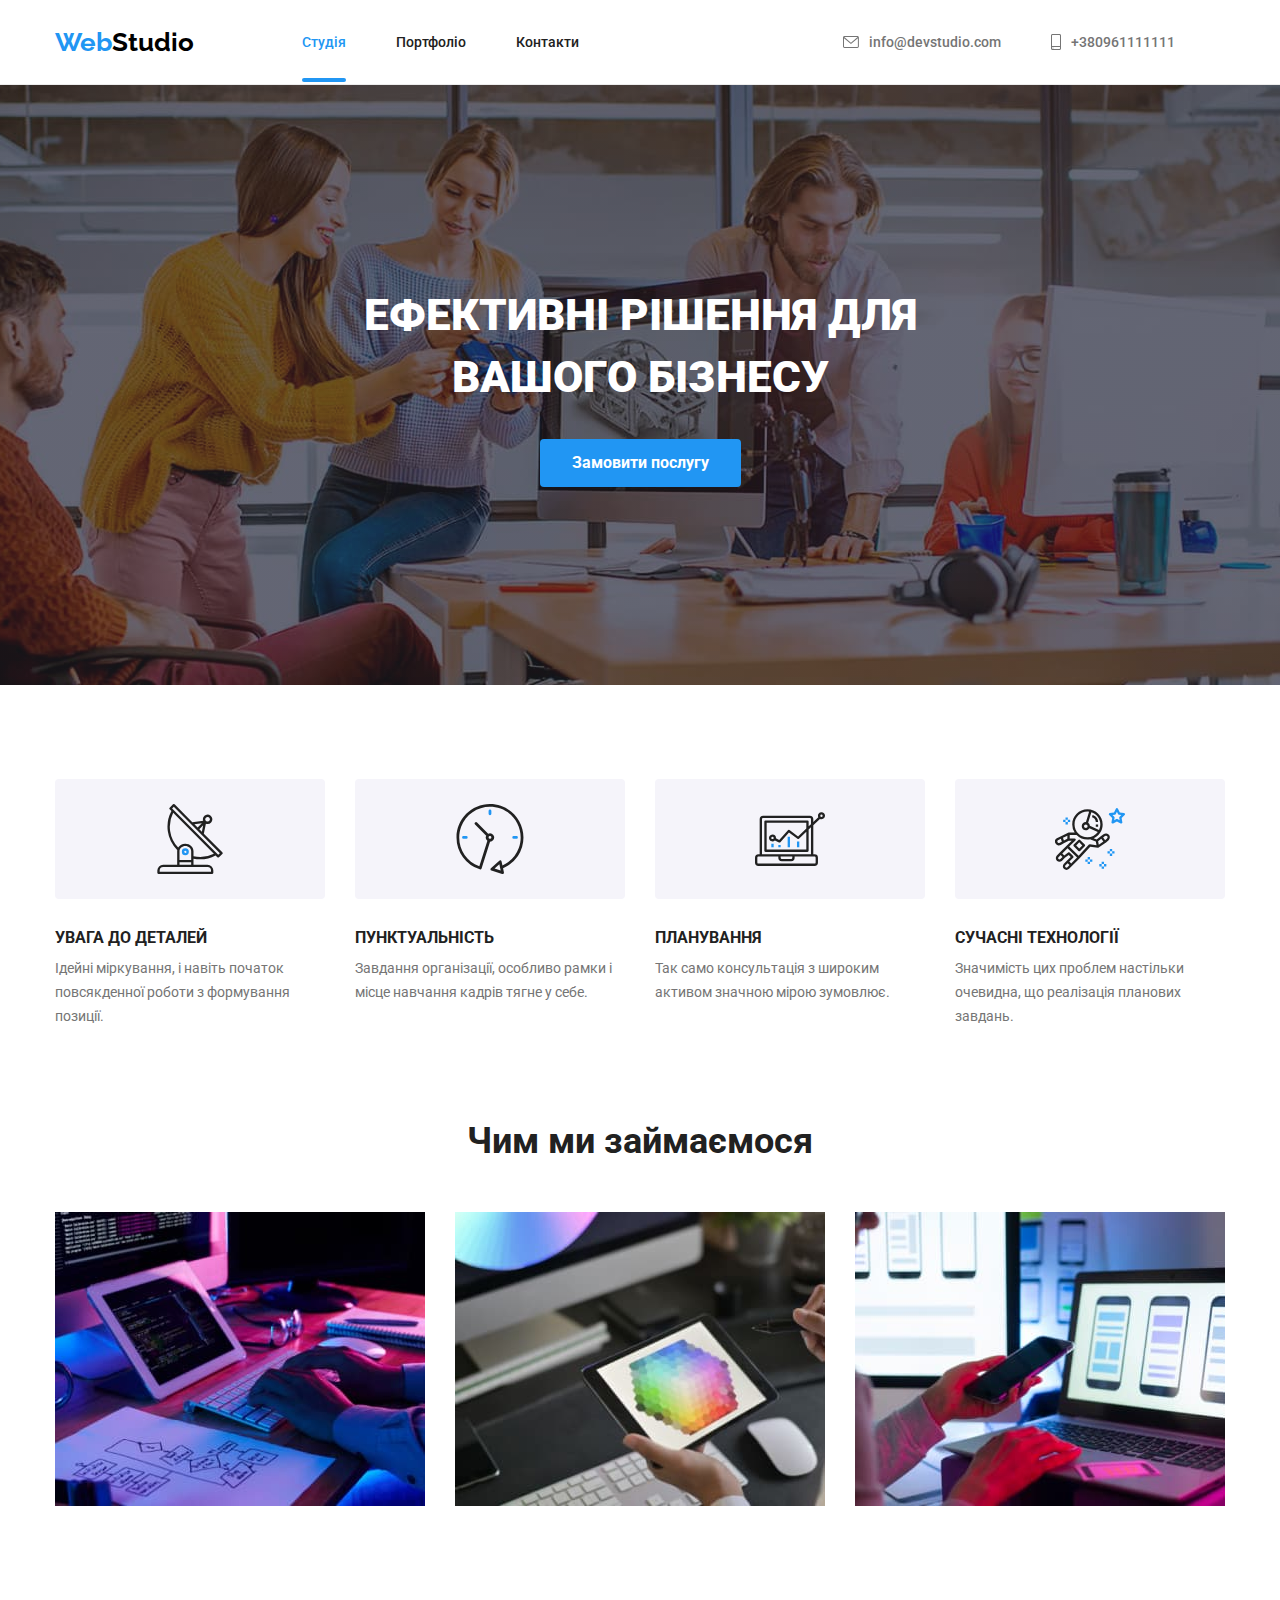
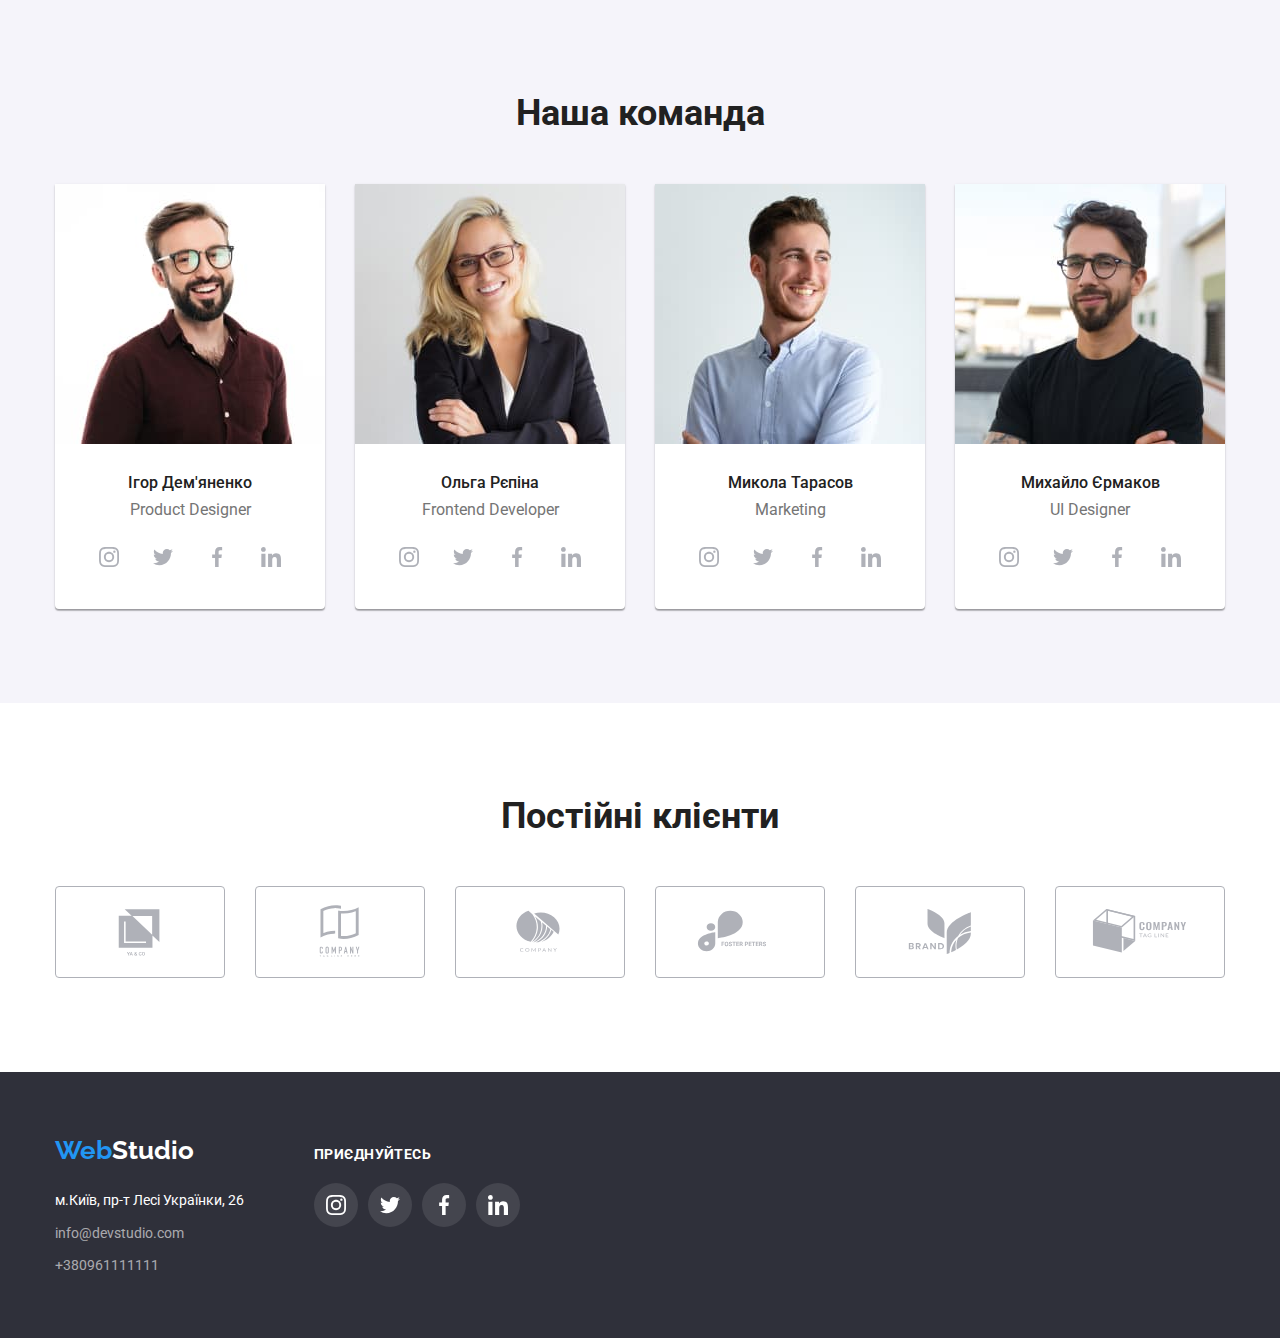
==== index.html @ 741a5831 "17.12.2022" ====
<!DOCTYPE html>
<html lang="uk">
  <head>
    <meta charset="UTF-8" />
    <meta http-equiv="X-UA-Compatible" content="IE=edge" />
    <meta name="viewport" content="width=device-width, initial-scale=1.0" />
    <title>WebStudio</title>
    <link
      rel="stylesheet"
      href="https://cdnjs.cloudflare.com/ajax/libs/modern-normalize/1.1.0/modern-normalize.min.css"
    />
    <link rel="stylesheet" href="./css/styles.css" />
    <link rel="preconnect" href="https://fonts.googleapis.com" />
    <link rel="preconnect" href="https://fonts.gstatic.com" crossorigin />
    <link
      href="https://fonts.googleapis.com/css2?family=Raleway:wght@700&family=Roboto:wght@400;500;700;900&display=swap"
      rel="stylesheet"
    />
  </head>
  <body>
    <header>
      <div class="container">
        <div class="header-container">
          <nav class="header-nav">
            <a href="./index.html" class="logo-primary"
              ><span>Web</span>Studio</a
            >
            <ul class="header-menu">
              <li>
                <a href="./index.html" class="link-header current-page"
                  >Студія</a
                >
              </li>
              <li>
                <a href="./portfolio.html" class="link-header">Портфоліо</a>
              </li>
              <li>
                <a href="#" class="link-header">Контакти</a>
              </li>
            </ul>
          </nav>

          <ul class="mail-tel-section">
            <li>
              <a href="#" class="mail-tel-link">
                <svg width="16" height="12" class="mail-tel-icon">
                  <use href="./images/icons.svg#icon-envelope1"></use>
                </svg>
                info@devstudio.com</a
              >
            </li>
            <li>
              <a href="#" class="mail-tel-link">
                <svg width="10" height="16" class="mail-tel-icon">
                  <use href="./images/icons.svg#icon-smartphone1"></use>
                </svg>
                +380961111111</a
              >
            </li>
          </ul>
        </div>
      </div>
    </header>
    <main>
      <!--hero section-->
      <section class="main-section">
        <div class="container">
          <h1 class="main-section-text">
            Ефективні рішення для вашого бізнесу
          </h1>
          <button class="primery-button" type="button">Замовити послугу</button>
        </div>
      </section>
      <!--advantages-->
      <section class="section">
        <div class="container">
          <h2 class="visually-hidden">Наші особливості</h2>
          <ul class="advantage-section">
            <li class="advantage-box">
              <div class="advantage-img">
                <svg width="70" height="70">
                  <use href="./images/icons.svg#icon-antenna"></use>
                </svg>
              </div>
              <h3 class="advantage-card">Увага до деталей</h3>
              <p class="advantage-card-text">
                Ідейні міркування, і навіть початок повсякденної роботи з
                формування позиції.
              </p>
            </li>

            <li class="advantage-box">
              <div class="advantage-img">
                <svg width="70" height="70">
                  <use href="./images/icons.svg#icon-clock"></use>
                </svg>
              </div>
              <h3 class="advantage-card">Пунктуальність</h3>
              <p class="advantage-card-text">
                Завдання організації, особливо рамки і місце навчання кадрів
                тягне у себе.
              </p>
            </li>

            <li class="advantage-box">
              <div class="advantage-img">
                <svg width="70" height="70">
                  <use href="./images/icons.svg#icon-diagram"></use>
                </svg>
              </div>
              <h3 class="advantage-card">Планування</h3>
              <p class="advantage-card-text">
                Так само консультація з широким активом значною мірою зумовлює.
              </p>
            </li>

            <li class="advantage-box">
              <div class="advantage-img">
                <svg width="70" height="70">
                  <use href="./images/icons.svg#icon-astronaut"></use>
                </svg>
              </div>
              <h3 class="advantage-card">Сучасні технології</h3>
              <p class="advantage-card-text">
                Значимість цих проблем настільки очевидна, що реалізація
                планових завдань.
              </p>
            </li>
          </ul>
        </div>
      </section>
      <!--what are we doing-->
      <section class="section section-we">
        <div class="container">
          <h2 class="section-title">Чим ми займаємося</h2>
          <ul class="section-img">
            <li class="what-are-we-do">
              <img src="./images/img1.jpg" alt="планшет клавіатура руки" />
            </li>
            <li class="what-are-we-do">
              <img src="./images/img2.jpg" alt="телефон ноутбук" />
            </li>
            <li class="what-are-we-do">
              <img
                src="./images/img3.jpg"
                alt="планшет комп'ютор кольорова схема"
              />
            </li>
          </ul>
        </div>
      </section>
      <!--our team-->
      <section class="our-team section">
        <div class="container">
          <h2 class="section-title">Наша команда</h2>
          <ul class="team-section">
            <li class="team-card-box">
              <img
                src="./images/img2_1.jpg"
                alt="усміхнений хлопець в окулярах з бородою"
              />
              <div class="team-card-description">
                <h3 class="team-card">Ігор Дем'яненко</h3>
                <p class="team-card-profesion">Product Designer</p>
                <div>
                  <ul class="team-card-social-list">
                    <li>
                      <a href="#" class="team-card-social-link">
                        <svg width="20" height="20">
                          <use href="./images/icons.svg#icon-instagram"></use>
                        </svg>
                      </a>
                    </li>
                    <li>
                      <a href="#" class="team-card-social-link">
                        <svg width="20" height="20">
                          <use href="./images/icons.svg#icon-twitter"></use>
                        </svg>
                      </a>
                    </li>
                    <li>
                      <a href="#" class="team-card-social-link">
                        <svg width="20" height="20">
                          <use href="./images/icons.svg#icon-facebook"></use>
                        </svg>
                      </a>
                    </li>
                    <li>
                      <a href="#" class="team-card-social-link">
                        <svg width="20" height="20">
                          <use href="./images/icons.svg#icon-linkedin"></use>
                        </svg>
                      </a>
                    </li>
                  </ul>
                </div>
              </div>
            </li>

            <li class="team-card-box">
              <img
                src="./images/img2_2.jpg"
                alt="усміхнена дівчина в окулярах"
              />
              <div class="team-card-description">
                <h3 class="team-card">Ольга Рєпіна</h3>
                <p class="team-card-profesion">Frontend Developer</p>
                <div>
                  <ul class="team-card-social-list">
                    <li>
                      <a href="#" class="team-card-social-link">
                        <svg widht="20" height="20">
                          <use href="./images/icons.svg#icon-instagram"></use>
                        </svg>
                      </a>
                    </li>
                    <li>
                      <a href="#" class="team-card-social-link">
                        <svg widht="20" height="20">
                          <use href="./images/icons.svg#icon-twitter"></use>
                        </svg>
                      </a>
                    </li>
                    <li>
                      <a href="#" class="team-card-social-link">
                        <svg widht="20" height="20">
                          <use href="./images/icons.svg#icon-facebook"></use>
                        </svg>
                      </a>
                    </li>
                    <li>
                      <a href="#" class="team-card-social-link">
                        <svg widht="20" height="20">
                          <use href="./images/icons.svg#icon-linkedin"></use>
                        </svg>
                      </a>
                    </li>
                  </ul>
                </div>
              </div>
            </li>

            <li class="team-card-box">
              <img src="./images/img2_3.jpg" alt="усміхнений хлопець" />

              <div class="team-card-description">
                <h3 class="team-card">Микола Тарасов</h3>
                <p class="team-card-profesion">Marketing</p>
                <div>
                  <ul class="team-card-social-list">
                    <li>
                      <a href="#" class="team-card-social-link">
                        <svg widht="20" height="20">
                          <use href="./images/icons.svg#icon-instagram"></use>
                        </svg>
                      </a>
                    </li>
                    <li>
                      <a href="#" class="team-card-social-link">
                        <svg widht="20" height="20">
                          <use href="./images/icons.svg#icon-twitter"></use>
                        </svg>
                      </a>
                    </li>
                    <li>
                      <a href="#" class="team-card-social-link">
                        <svg widht="20" height="20">
                          <use href="./images/icons.svg#icon-facebook"></use>
                        </svg>
                      </a>
                    </li>
                    <li>
                      <a href="#" class="team-card-social-link">
                        <svg widht="20" height="20">
                          <use href="./images/icons.svg#icon-linkedin"></use>
                        </svg>
                      </a>
                    </li>
                  </ul>
                </div>
              </div>
            </li>

            <li class="team-card-box">
              <img
                src="./images/img2_4.jpg"
                alt="не дуже усміхнений хлопець в окулярах"
              />
              <div class="team-card-description">
                <h3 class="team-card">Михайло Єрмаков</h3>
                <p class="team-card-profesion">UI Designer</p>
                <div>
                  <ul class="team-card-social-list">
                    <li>
                      <a href="#" class="team-card-social-link">
                        <svg widht="20" height="20">
                          <use href="./images/icons.svg#icon-instagram"></use>
                        </svg>
                      </a>
                    </li>
                    <li>
                      <a href="#" class="team-card-social-link">
                        <svg widht="20" height="20">
                          <use href="./images/icons.svg#icon-twitter"></use>
                        </svg>
                      </a>
                    </li>
                    <li>
                      <a href="#" class="team-card-social-link">
                        <svg widht="20" height="20">
                          <use href="./images/icons.svg#icon-facebook"></use>
                        </svg>
                      </a>
                    </li>
                    <li>
                      <a href="#" class="team-card-social-link">
                        <svg widht="20" height="20">
                          <use href="./images/icons.svg#icon-linkedin"></use>
                        </svg>
                      </a>
                    </li>
                  </ul>
                </div>
              </div>
            </li>
          </ul>
        </div>
      </section>
      <!--clints-->
      <section class="section">
        <div class="container">
          <h2 class="section-title">Постійні клієнти</h2>
          <ul class="clients-section">
            <li class="client-box">
              <a href="#" class="client-icon">
                <svg width="106" height="60">
                  <use href="./images/icons.svg#icon-client1"></use>
                </svg>
              </a>
            </li>
            <li class="client-box">
              <a href="#" class="client-icon">
                <svg width="106" height="60">
                  <use href="./images/icons.svg#icon-client2"></use>
                </svg>
              </a>
            </li>
            <li class="client-box">
              <a href="#" class="client-icon">
                <svg width="106" height="60">
                  <use href="./images/icons.svg#icon-client3"></use>
                </svg>
              </a>
            </li>
            <li class="client-box">
              <a href="#" class="client-icon">
                <svg width="106" height="60">
                  <use href="./images/icons.svg#icon-client4"></use>
                </svg>
              </a>
            </li>
            <li class="client-box">
              <a href="#" class="client-icon">
                <svg width="106" height="60">
                  <use href="./images/icons.svg#icon-client5"></use>
                </svg>
              </a>
            </li>
            <li class="client-box">
              <a href="#" class="client-icon">
                <svg width="106" height="60">
                  <use href="./images/icons.svg#icon-client6"></use>
                </svg>
              </a>
            </li>
          </ul>
        </div>
      </section>
    </main>
    <footer>
      <div class="container feedback-container">
        <div class="kontacts-block">
          <a href="./index.html" class="logo-primary-footer">
            <span>Web</span>Studio</a
          >
          <address>
            <ul class="kontacts-section">
              <li class="kontacs-element">
                <a
                  href="https://goo.gl/maps/1QqmrfdniTkJALDH8"
                  target="_blank"
                  rel="noopener noreferrer nofollow"
                  class="kontacts-map"
                  >м.Київ, пр-т Лесі Українки, 26</a
                >
              </li>
              <li class="kontacs-element">
                <a href="#" class="kontacts">info@devstudio.com</a>
              </li>
              <li class="kontacs-element">
                <a href="#" class="kontacts">+380961111111</a>
              </li>
            </ul>
          </address>
        </div>
        <div class="social-block">
          <p class="social-networks-title">приєднуйтесь</p>
          <ul class="social-networks">
            <li>
              <a href="#" class="social-link">
                <svg widht="20" height="20">
                  <use href="./images/icons.svg#icon-instagram"></use>
                </svg>
              </a>
            </li>
            <li>
              <a href="#" class="social-link">
                <svg widht="20" height="20">
                  <use href="./images/icons.svg#icon-twitter"></use>
                </svg>
              </a>
            </li>
            <li>
              <a href="#" class="social-link">
                <svg widht="20" height="20">
                  <use href="./images/icons.svg#icon-facebook"></use>
                </svg>
              </a>
            </li>
            <li>
              <a href="#" class="social-link">
                <svg widht="20" height="20">
                  <use href="./images/icons.svg#icon-linkedin"></use>
                </svg>
              </a>
            </li>
          </ul>
        </div>
      </div>
    </footer>

    <div class="backdrop is-hidden">
      <div class="modal">
        <!-- <h2>Lorem ipsum</h2>
        <p>
          Lorem ipsum dolor sit amet, consectetur adipisicing elit. Sit modi
          voluptas molestiae saepe adipisci suscipit doloribus, accusantium est
          atque, temporibus unde nostrum perferendis minima ea in! Ratione
          doloremque a quaerat.
        </p> -->
        <button type="button">Cloce</button>
      </div>
    </div>
  </body>
</html>
---- css/styles.css ----
* {
    margin: 0;
    padding: 0;
    box-sizing: border-box;
}

:root {
    --color-brand: #2196f3;
    --color-background: #ffff;
    --color-text-primary: #212121;
    --color-text-secondary: #757575;
    --color-icon-background: rgba(255, 255, 255, 0.1);
    --color-icon: #afb1b8;
    --projects-set-gap: 30px;
    --timing-function: 250ms cubic-bezier(0.4, 0, 0.2, 1);
}

body{
    color: var(--color-text-primary);
    font-family: "Roboto", sans-serif;
    font-size: 14px;
    font-weight: 400;
    background-color: var(--color-background);
}

.container{
    width: 100%;
    max-width: 1200px;
    margin: 0 auto;
    padding: 0 15px;

    /* outline: 2px solid red; */
}

header{
    border-bottom: 1px solid #ececec;
}

.header-container{
    display: flex;
    justify-content: space-between;
    align-items: center;
}

.header-nav{
    display: flex;
    /* justify-content: space-between; */
    align-items: center;
}

.header-menu{
    display: flex;
    gap: 50px;
    margin-left: 108px;   
}

.section{
    padding-top: 94px;
    padding-bottom: 94px;
}

footer{
    background-color: #2f303a;
    padding-top: 60px;
    padding-bottom: 60px;
} 

.logo-primary > span{
    color: var(--color-brand);
    font-family: "Raleway", sans-serif;
    font-size: 26px;
    font-weight: 700;
    line-height: 1.4;
}   

.logo-primary{
    color: #000;
    font-family: "Raleway", sans-serif;
    font-size: 26px;
    font-weight: 700;
    line-height: 1.4;
    text-decoration: none;
    padding: 24px 0;
    display: block;
}

.logo-primary-footer{
    color: #ffff;
    font-family: "Raleway", sans-serif;
    font-size: 26px;
    font-weight: 700;
    line-height: 1.4;
    text-decoration: none;

    /* margin-top: 60px; */
}

.logo-primary-footer > span {
    color: var(--color-brand);
    font-family: "Raleway", sans-serif;
    font-size: 26px;
    font-weight: 700;
    line-height: 1.4;
}

.link-header {
    color: var(--color-text-primary);
    font-size: 14px;
    font-weight: 500;
    line-height: 16.41px;
    text-decoration: none;
    display: block;
    padding: 32px 0;

    position: relative;

}

.link-header:hover {
    color: var(--color-brand);
    
}

.current-page{
    color: var(--color-brand);
}

.current-page::after {
    content: '';
    display: block;

    width: 100%;
    height: 4px;
    left: 0;
    bottom: 0;
    background-color: var(--color-brand);
    border-radius: 2px;

    position: absolute;
    /* opacity: 0;
    transition: transform var(--timing-function); */
}

.mail-tel-section{
    display: flex;
    /* margin-left: 344px; */
}

.mail-tel-link{
    display: flex;
    align-items: center;
    color: var(--color-text-secondary);
    font-size: 14px;
    font-weight: 500;
    text-decoration: none;
    margin-right: 50px;
    padding: 32px 0;
    
    fill: currentColor;
}


.mail-tel-link:hover {
    color: var(--color-brand);
}

.mail-tel-link:focus { 
    color: var(--color-brand);
}

.mail-tel-icon{
    margin-right: 10px;
}

.mail-tel-icon:hover {
    fill: var(--color-brand);
}

.mail-tel-icon:focus {
    fill: var(--color-brand);
}

.main-section {
    background-color: #2F303A;
    padding: 200px 0;
    max-width: 1600px;
    height: 600px;
    margin-left: auto;
    margin-right: auto;
    
    background-image: linear-gradient( to right,
    rgba(47, 48, 58, 0.4),
    rgba(47, 48, 58, 0.4)),
    url(../images/main_section_img.jpg);
    background-repeat: no-repeat;
    background-position: center;
    background-size: cover;
}

.main-section-text{
    color: #ffff;
    font-size: 44px;
    font-weight: 900;
    line-height: 1.4;
    text-transform: uppercase;
    text-align: center;
    max-width: 696px;
    margin-right: auto;
    margin-left: auto;
}
.primery-button{
    display: block;
    margin: 30px auto;
    padding: 10px 32px 10px 32px;

    color: #ffff;
    background-color: #2196f3;;
    font-family: "Roboto", sans-serif;
    font-size: 16px;
    font-weight: 700;
    line-height: 1.8;
    border: 1px;
    cursor: pointer;
    border-radius: 4px;
}

.primery-button:hover{
    background-color:#188ce8;
}

.primery-button:focus{
    background-color: #188ce8;
}

/*what are we doing*/

.section-we{
    padding: 0px;
}

.section-title{
    color: var(--color-text-primary);
    font-size: 36px;
    font-weight: 700;
    line-height: 1.1;
    text-align: center;
    margin-bottom: 50px;
}

.section-img{
    display: flex;
    gap: 30px;
}

.what-are-we-do{
    width: calc(100%/3 - 30px/3*2);
}

.advantage-section{
    display: flex;
    gap: 30px;
}

.advantage-box{
    flex-basis: calc(100% / 3 - var(--projects-set-gap));
}

.advantage-img{
    display: flex;
    align-items: center;
    justify-content: center;
    height: 120px;
    margin-bottom: 30px;
    background-color: #f5f4fa;
    border-radius: 4px;

    /* background-size: 70px 70px;
    background-repeat: no-repeat;
    background-position: center; */

    /* outline: 1px solid red; */
}



.advantage-card{
    font-size: 16px;
    font-weight: 700;
    line-height: 1.1;
    text-transform: uppercase;
    margin-bottom: 10px;
}

.advantage-card-text{
    color: var(--color-text-secondary);
    line-height: 1.7;
    max-width: 270px;
}

.our-team{
    background-color: #f5f4fa ;
    margin-top: 94px;
    padding-bottom: 94px;
}

.team-section{
    display: flex;
    justify-content: center;
    gap: 30px;
}

.team-card-box{
    background-color: var(--color-background);
    /* flex-basis: calc(100% / 3 - var(--projects-set-gap)); */
    box-shadow: 0px 1px 3px rgba(0, 0, 0, 0.12), 
    0px 1px 1px rgba(0, 0, 0, 0.14), 
    0px 2px 1px rgba(0, 0, 0, 0.2);
    border-radius: 0px 0px 4px 4px;

    width: calc(100%/4 - 30px/4*3);
}

.team-card-description{
    padding: 30px;
    /* padding-bottom: 30px; */
}

.team-card{
    color: var(--color-text-primary);
    font-size: 16px;
    font-weight: 500;
    line-height: 1.1;
    text-align: center;
    margin-bottom: 10px;
    
}
.team-card-profesion{
    color: var(--color-text-secondary);
    font-size: 16px;
    line-height: 1.1;
    text-align: center;
    
}

.team-card-social-list{
    display: flex;
    justify-content: center;
    gap: 10px;
    margin-top: 16px;
    /* margin-bottom: 30px; */

    /* outline: 1px solid red; */
}

.team-card-social-link{
    display: flex;
    align-items: center;
    justify-content: center;
    width: 44px;
    height: 44px;
    /* background-color: var(--color-background); */
    fill: var(--color-icon);
    border-radius: 50%;
}

.team-card-social-link:hover{
    background-color: var(--color-brand);
    fill: var(--color-background);
}

.team-card-social-link:focus{
    background-color: var(--color-brand);
    fill: var(--color-background);
}

/*clients*/

.clients-section{
    display: flex;
    gap: 30px;
}

.client-box{
    width: calc(100%/6 - 30px/6*5);
    height: 92px;
}

.client-icon{
    display: flex;
    align-items: center;
    justify-content: center;
    height: 100%;
    width: 100%;
    /* margin-bottom: 94px; */

    border: 1px solid #afb1b8;
    border-radius: 4px;
    outline: none;
    fill: var(--color-icon);

    /* outline: 1px solid red; */
}

.client-icon:hover{
    fill: var(--color-brand);
    border: 1px solid var(--color-brand);
}

.client-icon:focus{
    fill: var(--color-brand);
    border: 1px solid var(--color-brand);
}

.feedback-container{
    display: flex;
    align-items: baseline;
}

.kontacts-block {
    display: flex;
    flex-direction: column;
    align-items: baseline; 
}

.kontacts-section{
    margin-top: 20px;
    padding: 0;
    
}

.kontacts{
    color: rgba(255, 255, 255, 0.6);
    font-style: normal;
    line-height: 1.7;
    text-decoration: none;
    /* margin: 9px 0 9px 0;
    padding: 9px 0 9px 0;  */

}

.kontacts-map{
    color: #ffff;
    font-style: normal;
    line-height: 1.7;
    text-decoration: none;
}

.kontacs-element{
    margin: 9px 0 9px 0;
}

.kontacs-element:first-child{
    margin-top: 0;
}

.kontacs-element:last-child{
    margin-bottom: 0;
}

.kontacts:hover{
    color: var(--color-brand);
}

.kontacts:focus{
    color: var(--color-brand);
}


ul{
    list-style: none;
}

.link{
    text-decoration: none;
}

.social-block{
    margin-left: 70px;
    /* margin-top: 72px; */
}

.social-networks{
    display: flex;
    justify-content: center;
    gap: 10px;
    
} 

.social-networks-title {
    color: var(--color-background);
    font-size: 14px;
    font-weight: 700;
    line-height: 1.1;
    text-align: left;
    
    margin-bottom: 20px;
    
    letter-spacing: 0.03em;
    text-transform: uppercase;
}

.social-link{
    display: flex;
    align-items: center;
    justify-content: center;
    width: 44px;
    height: 44px;
    background-color: var(--color-icon-background);
    fill: var(--color-background);
    border-radius: 50%;
}

.social-link:hover{
    background-color: var(--color-brand);
}

.social-link:focus{
    background-color: var(--color-brand);
}

.filter-buttons{
    display: flex;
    justify-content: center;
    align-items: center;
    gap: 8px;
    /* margin-top: 73px; */
    margin-bottom: 50px;
}

.primary-button-portfolio{
    color: var(--color-text-primary);
    background-color: #f5f4fa;
    font-family: "Roboto", inherit;
    font-size: 16px;
    font-weight: 500;
    line-height: 1.6;
    cursor: pointer;
    border-radius: 4px;
    text-align: center;
    border: 0;

    padding: 6px 22px;
}

.primary-button-portfolio:hover{
    color: #ffff;
    background-color: var(--color-brand);
    box-shadow: 0px 3px 1px rgba(0, 0, 0, 0.1),
        0px 1px 2px rgba(0, 0, 0, 0.08),
        0px 2px 2px rgba(0, 0, 0, 0.12);;
    border: 0px;    
}

.primary-button-portfolio:focus{
    color: #ffff;
    background-color: var(--color-brand);
    box-shadow: 0px 3px 1px rgba(0, 0, 0, 0.1),
        0px 1px 2px rgba(0, 0, 0, 0.08),
        0px 2px 2px rgba(0, 0, 0, 0.12);
    ;
    border: 0px;
}

.projects-set{
    padding: 0;
    margin: 0;
    list-style: none;
    
    display: flex;
    flex-wrap: wrap;
    margin-left: calc(-1 * var(--projects-set-gap));
    margin-top: calc(-1 * var(--projects-set-gap));

    /* margin-bottom: 115px; */

}

.projects{
    background-color: #ffff;
    
    flex-basis: calc(100% / 3 - var(--projects-set-gap));
    margin-left: var(--projects-set-gap);
    margin-top: var(--projects-set-gap);
}

.project-img {
    position: relative;

    overflow: hidden;
}

.project-overlay{
    position: absolute;
    background-color: var(--color-brand);
    opacity: 0;

    left: 0;
    top: 0;
    width: 100%;
    height: 100%;

    transform: translateY(100%);
    transition: transform var(--timing-function);
}

.projects-link:hover .project-overlay{
    transform: translateY(0);
}

.project-text {
    color: var(--color-background);
    font-size: 18px;
    font-weight: 400;

    line-height: 1.5;
    margin: 63px 24px;
}

.projects-name{
    color: var(--color-text-primary);
    font-size: 18px;
    font-weight: 700;
    
    line-height: 2;
    text-align: left;

}

.projects-type{
    color: #757575;
    font-size: 16px;
    
    
    line-height: 1.8;
    text-align: left;

}

.project-content{
    padding: 20px 24px 20px 24px;
    border-bottom: 1px solid #eeee;
    border-left: 1px solid #eeee;
    border-right: 1px solid #eeee;
}

.projects-link{
    display: block;
    text-decoration: none;
}

.projects-link:hover{
    box-shadow: 0px 1px 1px rgba(0, 0, 0, 0.12), 
                0px 4px 4px rgba(0, 0, 0, 0.06), 
                1px 4px 6px rgba(0, 0, 0, 0.16);
}

img {
    display: block;
    max-width: 100%;
    height: auto;
}

.visually-hidden{
    position: absolute;
    white-space: nowrap;
    width: 1px;
    height: 1px;
    overflow: hidden;
    border: 0;
    padding: 0;
    clip: rect(0 0 0 0);
    clip-path: inset(50%);
    margin: -1px;
}

/* Modal */
.backdrop{
    position: fixed;
    top: 0;
    left: 0;
    width: 100%;
    height: 100%;

    background-color: rgba(0, 0, 0, 0.2);
}

.backdrop.is-hidden{
    opacity: 0;
    pointer-events: none;
    /* visibility: hidden; */
}

.modal{
    position: absolute;
    top: 50%;
    left: 50%;
    transform: translate(-50%, -50%);

    height: 581px;
    width: 528px;

    background-color: var(--color-background);
    border-radius: 4px;

}

/* h1,
h2, h3, p, ul {
    margin: 0;
    padding: 0;
} */
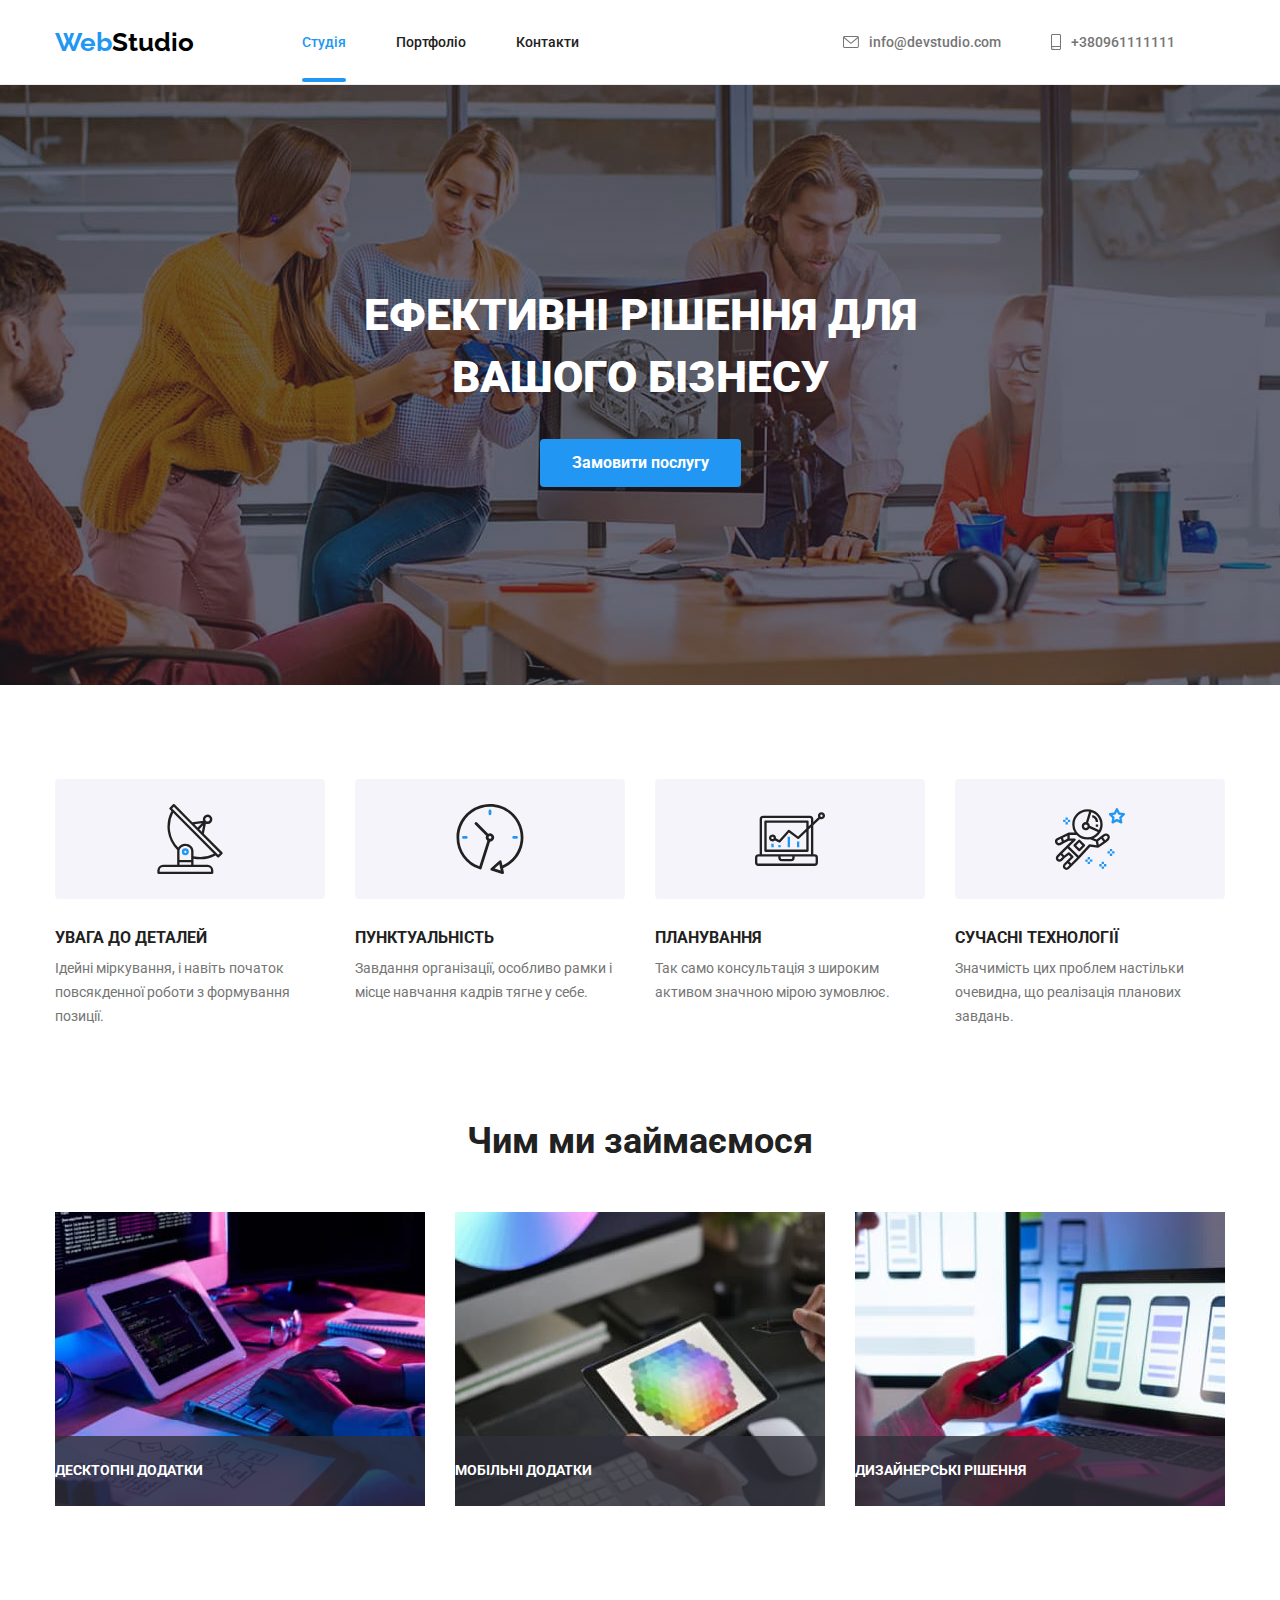
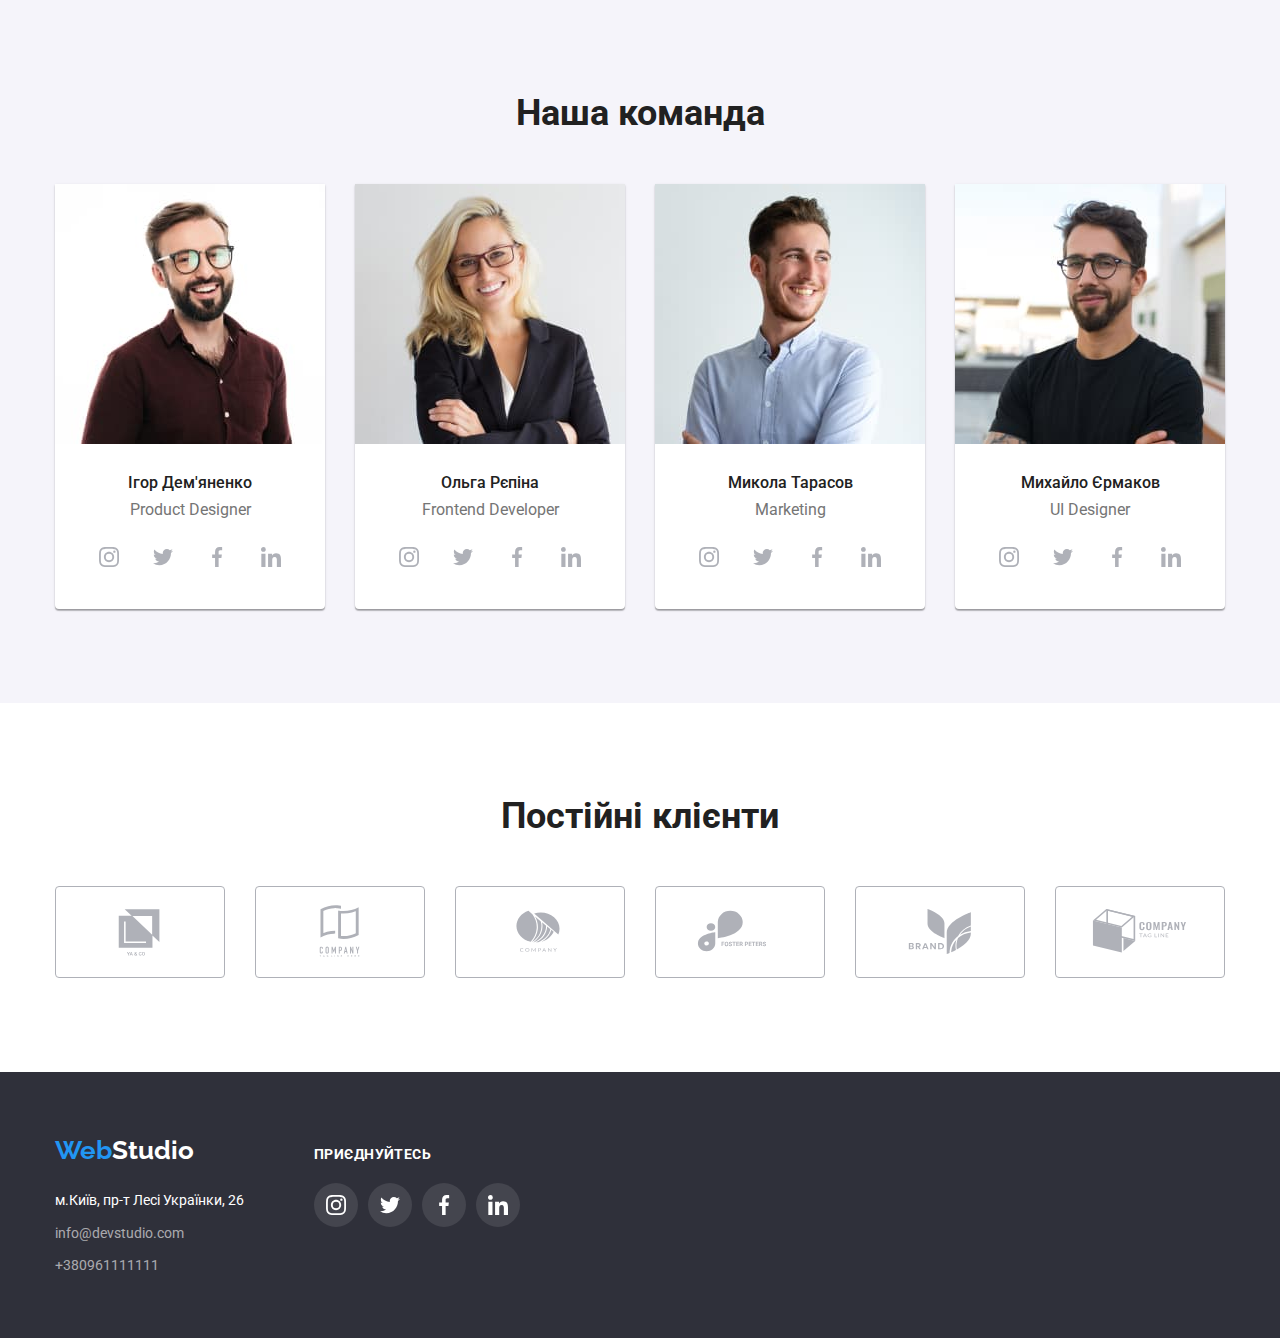
==== commit bfab58c8: "18.12.2022" ====
--- a/index.html
+++ b/index.html
@@ -135,16 +135,25 @@
           <h2 class="section-title">Чим ми займаємося</h2>
           <ul class="section-img">
             <li class="what-are-we-do">
-              <img src="./images/img1.jpg" alt="планшет клавіатура руки" />
+              <div class="section-overlay">
+                <img src="./images/img1.jpg" alt="планшет клавіатура руки" />
+                <p class="section-text">десктопні додатки</p>
+              </div>
             </li>
             <li class="what-are-we-do">
-              <img src="./images/img2.jpg" alt="телефон ноутбук" />
+              <div class="section-overlay">
+                <img src="./images/img2.jpg" alt="телефон ноутбук" />
+                <p class="section-text">мобільні додатки</p>
+              </div>
             </li>
             <li class="what-are-we-do">
-              <img
-                src="./images/img3.jpg"
-                alt="планшет комп'ютор кольорова схема"
-              />
+              <div class="section-overlay">
+                <img
+                  src="./images/img3.jpg"
+                  alt="планшет комп'ютор кольорова схема"
+                />
+                <p class="section-text">дизайнерські рішення</p>
+              </div>
             </li>
           </ul>
         </div>
--- a/css/styles.css
+++ b/css/styles.css
@@ -254,6 +254,39 @@
 
 .what-are-we-do{
     width: calc(100%/3 - 30px/3*2);
+
+    position: relative;
+}
+
+.section-overlay::before{
+    display: inline-block;
+    position: absolute;
+
+    content: "";
+
+    top: 224px;
+    left: 0;
+    width: 100%;
+    height: 70px;
+    background-color: rgba(47, 48, 58, 0.8);
+}
+
+.section-text{
+    display: inline-block;
+    position: absolute;
+    
+    color:var(--color-background);
+    content: "";
+
+    top: 224px;
+    left: 0;
+    
+    font-size: 14px;
+    font-weight: 700;
+    line-height: 1.1;
+    text-transform: uppercase;
+    text-align: center;
+    margin: 27px auto;
 }
 
 .advantage-section{
@@ -603,8 +636,9 @@
     transition: transform var(--timing-function);
 }
 
-.projects-link:hover .project-overlay{
+.project-link:hover .project-overlay{
     transform: translateY(0);
+    opacity: 1;
 }
 
 .project-text {
@@ -643,12 +677,12 @@
     border-right: 1px solid #eeee;
 }
 
-.projects-link{
+.project-link{
     display: block;
     text-decoration: none;
 }
 
-.projects-link:hover{
+.project-link:hover{
     box-shadow: 0px 1px 1px rgba(0, 0, 0, 0.12), 
                 0px 4px 4px rgba(0, 0, 0, 0.06), 
                 1px 4px 6px rgba(0, 0, 0, 0.16);
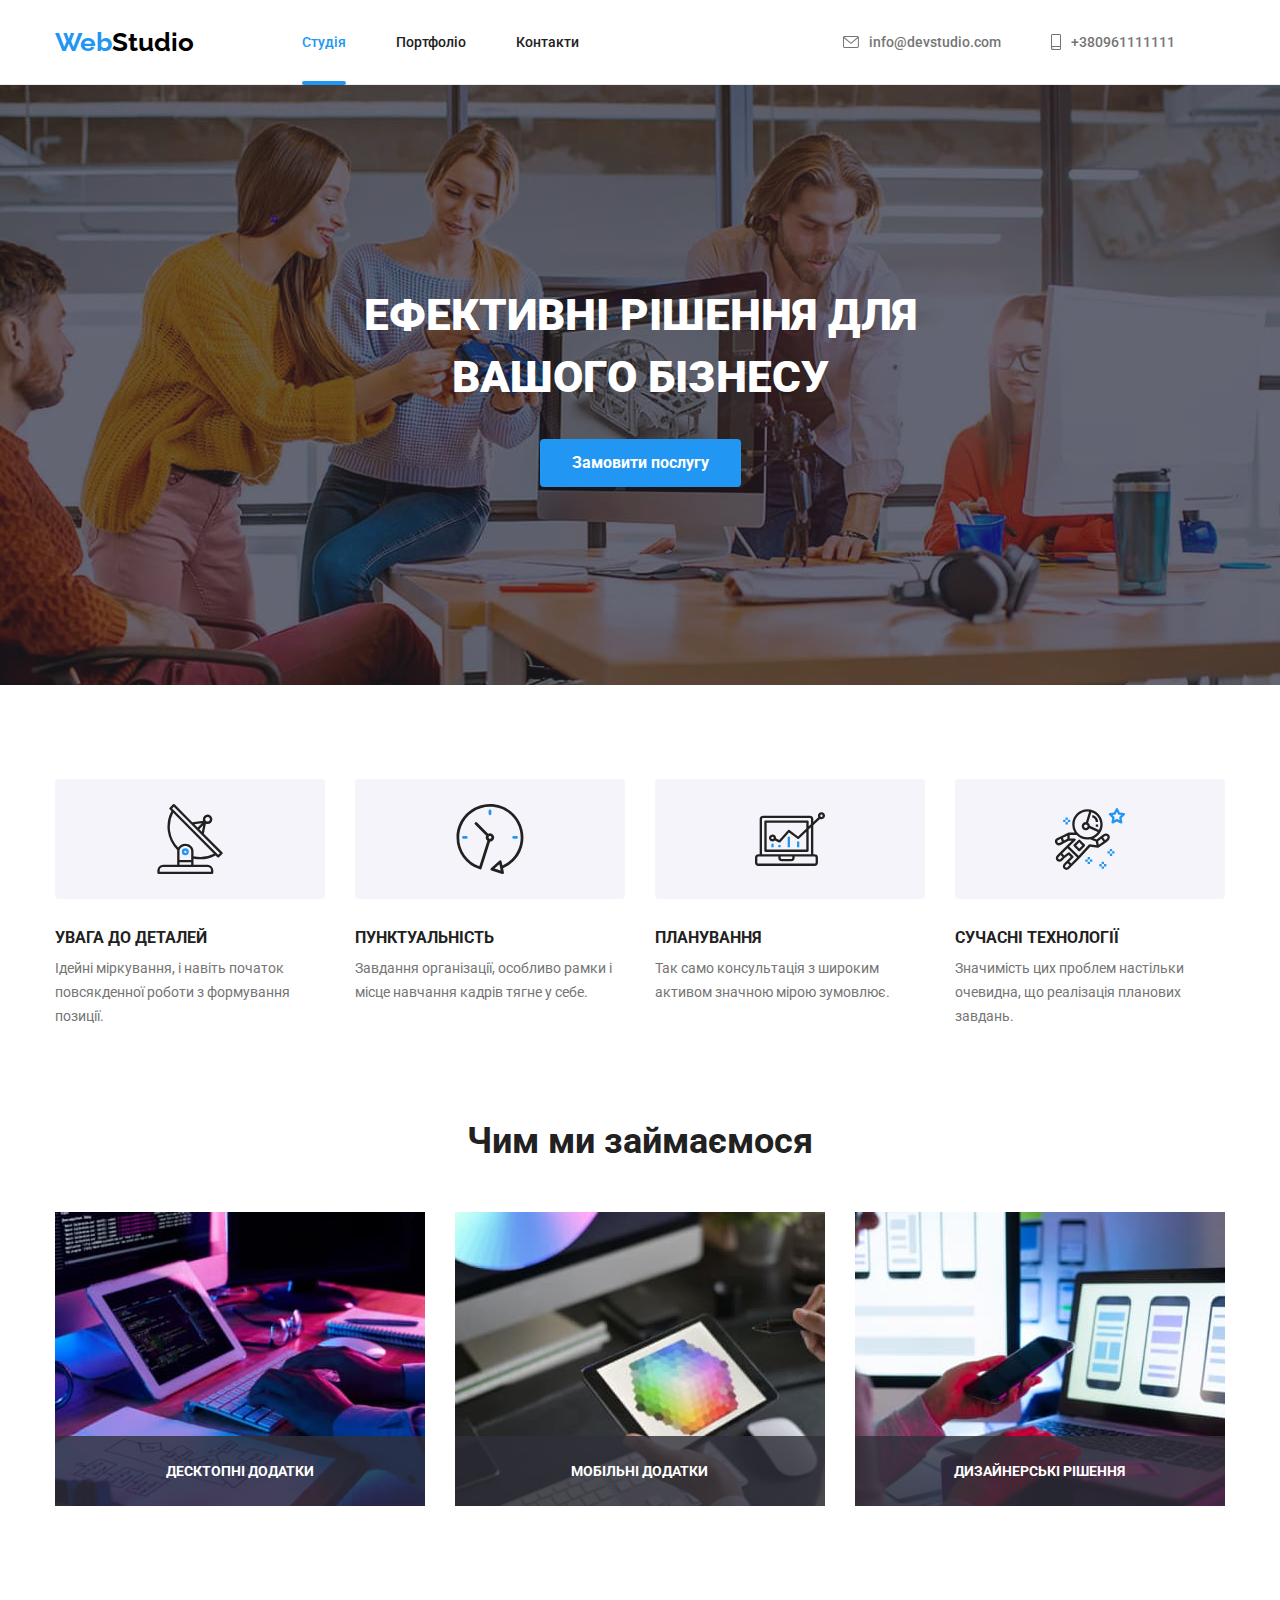
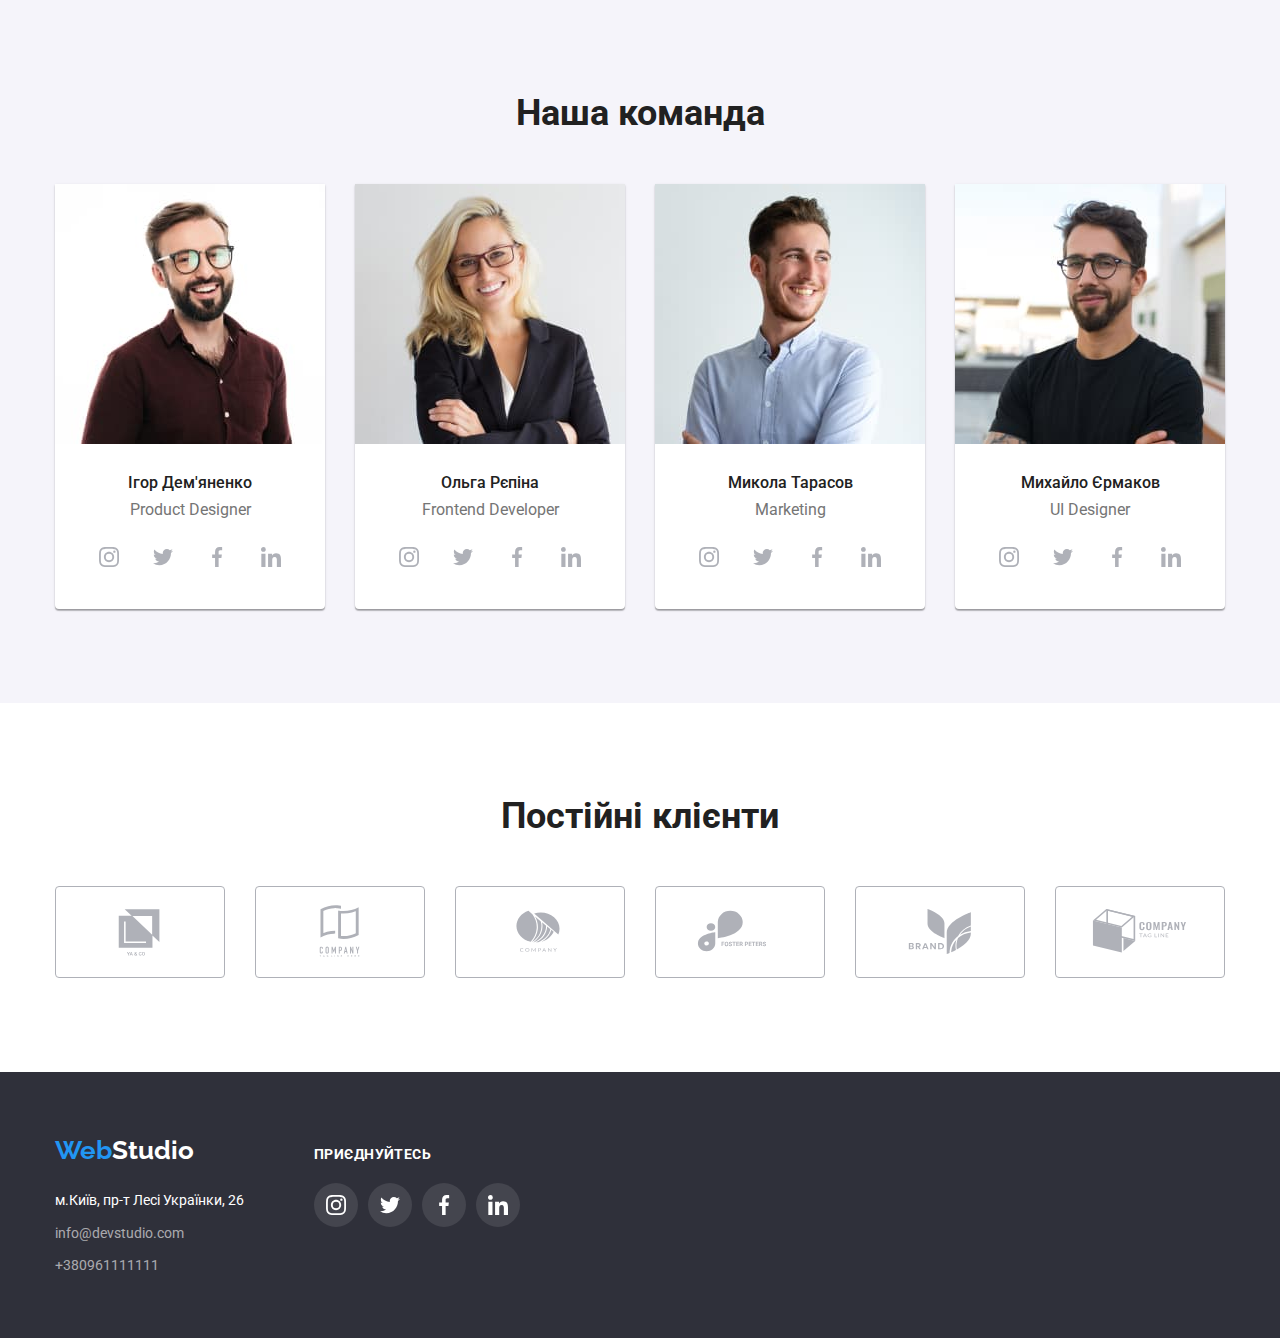
==== commit d9383475: "20.12.2022" ====
--- a/index.html
+++ b/index.html
@@ -68,7 +68,9 @@
           <h1 class="main-section-text">
             Ефективні рішення для вашого бізнесу
           </h1>
-          <button class="primery-button" type="button">Замовити послугу</button>
+          <button class="primery-button" type="button" data-modal-open>
+            Замовити послугу
+          </button>
         </div>
       </section>
       <!--advantages-->
@@ -448,7 +450,7 @@
       </div>
     </footer>
 
-    <div class="backdrop is-hidden">
+    <div class="backdrop is-hidden" data-modal>
       <div class="modal">
         <!-- <h2>Lorem ipsum</h2>
         <p>
@@ -457,8 +459,14 @@
           atque, temporibus unde nostrum perferendis minima ea in! Ratione
           doloremque a quaerat.
         </p> -->
-        <button type="button">Cloce</button>
+        <button type="button" class="close-button" data-modal-close>
+          <svg class="close-icon" widht="11" height="11">
+            <use href="./images/icons.svg#icon-close-black"></use>
+          </svg>
+        </button>
       </div>
     </div>
+
+    <script src="./modal.js"></script>
   </body>
 </html>
--- a/css/styles.css
+++ b/css/styles.css
@@ -113,12 +113,12 @@
     padding: 32px 0;
 
     position: relative;
-
-}
-
-.link-header:hover {
+    transition: color var(--timing-function);
+}
+
+.link-header:hover,
+.link-header:focus{
     color: var(--color-brand);
-    
 }
 
 .current-page{
@@ -126,19 +126,16 @@
 }
 
 .current-page::after {
+    position: absolute;
     content: '';
     display: block;
 
     width: 100%;
     height: 4px;
     left: 0;
-    bottom: 0;
+    bottom: -3px;
     background-color: var(--color-brand);
     border-radius: 2px;
-
-    position: absolute;
-    /* opacity: 0;
-    transition: transform var(--timing-function); */
 }
 
 .mail-tel-section{
@@ -157,27 +154,24 @@
     padding: 32px 0;
     
     fill: currentColor;
-}
-
-
-.mail-tel-link:hover {
-    color: var(--color-brand);
-}
-
-.mail-tel-link:focus { 
+    transition: color var(--timing-function);
+}
+
+
+.mail-tel-link:hover, 
+.mail-tel-link:focus{
     color: var(--color-brand);
 }
 
 .mail-tel-icon{
     margin-right: 10px;
-}
-
-.mail-tel-icon:hover {
+    transition: color var(--color-icon) var(--timing-function);
+}
+
+.mail-tel-icon:hover, 
+.mail-tel-icon:focus{
     fill: var(--color-brand);
-}
-
-.mail-tel-icon:focus {
-    fill: var(--color-brand);
+    transition: color var(--color-brand) var(--timing-function);
 }
 
 .main-section {
@@ -222,15 +216,15 @@
     border: 1px;
     cursor: pointer;
     border-radius: 4px;
-}
-
-.primery-button:hover{
+
+    transition: background-color var(--timing-function);
+}
+
+.primery-button:hover, 
+.primery-button:focus{
     background-color:#188ce8;
 }
 
-.primery-button:focus{
-    background-color: #188ce8;
-}
 
 /*what are we doing*/
 
@@ -258,13 +252,21 @@
     position: relative;
 }
 
+.section-overlay{
+    position: relative;
+    display: flex;
+    justify-content: center;
+    align-items: center;
+}
+
 .section-overlay::before{
     display: inline-block;
     position: absolute;
 
     content: "";
 
-    top: 224px;
+    bottom: 0;
+    /* top: 224px; */
     left: 0;
     width: 100%;
     height: 70px;
@@ -272,21 +274,20 @@
 }
 
 .section-text{
-    display: inline-block;
     position: absolute;
     
     color:var(--color-background);
     content: "";
 
-    top: 224px;
-    left: 0;
+    bottom: 0;
+    margin: 0;
     
     font-size: 14px;
     font-weight: 700;
     line-height: 1.1;
     text-transform: uppercase;
     text-align: center;
-    margin: 27px auto;
+    padding: 27px 0;
 }
 
 .advantage-section{
@@ -392,19 +393,22 @@
     width: 44px;
     height: 44px;
     /* background-color: var(--color-background); */
-    fill: var(--color-icon);
+    fill: currentColor;
     border-radius: 50%;
-}
-
-.team-card-social-link:hover{
-    background-color: var(--color-brand);
-    fill: var(--color-background);
-}
-
+    
+    color: var(--color-icon);
+    transition: background-color var(--timing-function),
+    color var(--timing-function);
+}
+
+.team-card-social-link:hover,
 .team-card-social-link:focus{
     background-color: var(--color-brand);
-    fill: var(--color-background);
-}
+    /* fill: var(--color-background); */
+    color: var(--color-background);
+}
+
+
 
 /*clients*/
 
@@ -429,19 +433,19 @@
     border: 1px solid #afb1b8;
     border-radius: 4px;
     outline: none;
-    fill: var(--color-icon);
+    fill: currentColor;
 
     /* outline: 1px solid red; */
-}
-
-.client-icon:hover{
-    fill: var(--color-brand);
+    color: var(--color-icon);
+    transition: border var(--timing-function),
+    color var(--timing-function);
+}
+
+.client-icon:hover,
+.client-icon:focus{
+    /* fill: var(--color-brand); */
     border: 1px solid var(--color-brand);
-}
-
-.client-icon:focus{
-    fill: var(--color-brand);
-    border: 1px solid var(--color-brand);
+    color: var(--color-brand);
 }
 
 .feedback-container{
@@ -469,6 +473,7 @@
     /* margin: 9px 0 9px 0;
     padding: 9px 0 9px 0;  */
 
+    transition: color var(--timing-function);
 }
 
 .kontacts-map{
@@ -490,10 +495,7 @@
     margin-bottom: 0;
 }
 
-.kontacts:hover{
-    color: var(--color-brand);
-}
-
+.kontacts:hover,
 .kontacts:focus{
     color: var(--color-brand);
 }
@@ -541,15 +543,15 @@
     background-color: var(--color-icon-background);
     fill: var(--color-background);
     border-radius: 50%;
-}
-
-.social-link:hover{
-    background-color: var(--color-brand);
-}
-
+
+    transition: background-color var(--timing-function);
+}
+
+.social-link:hover,
 .social-link:focus{
     background-color: var(--color-brand);
 }
+
 
 .filter-buttons{
     display: flex;
@@ -573,9 +575,15 @@
     border: 0;
 
     padding: 6px 22px;
-}
-
-.primary-button-portfolio:hover{
+
+    transition: color var(--timing-function),
+    background-color var(--timing-function),
+    box-shadow var(--timing-function),
+    border var(--timing-function);
+}
+
+.primary-button-portfolio:hover,
+.primary-button-portfolio:focus{
     color: #ffff;
     background-color: var(--color-brand);
     box-shadow: 0px 3px 1px rgba(0, 0, 0, 0.1),
@@ -584,15 +592,6 @@
     border: 0px;    
 }
 
-.primary-button-portfolio:focus{
-    color: #ffff;
-    background-color: var(--color-brand);
-    box-shadow: 0px 3px 1px rgba(0, 0, 0, 0.1),
-        0px 1px 2px rgba(0, 0, 0, 0.08),
-        0px 2px 2px rgba(0, 0, 0, 0.12);
-    ;
-    border: 0px;
-}
 
 .projects-set{
     padding: 0;
@@ -680,6 +679,8 @@
 .project-link{
     display: block;
     text-decoration: none;
+
+    transition: box-shadow var(--timing-function);
 }
 
 .project-link:hover{
@@ -716,26 +717,60 @@
     height: 100%;
 
     background-color: rgba(0, 0, 0, 0.2);
+    opacity: 1;
+    transition: opacity var(--timing-function), visibility var(--timing-function);
 }
 
 .backdrop.is-hidden{
     opacity: 0;
     pointer-events: none;
-    /* visibility: hidden; */
+    visibility: hidden;
+}
+
+.backdrop.is-hidden .modal{
+    transform: translate(-50%, -50%) scale(0.5);
+    opacity: 0;
 }
 
 .modal{
     position: absolute;
     top: 50%;
     left: 50%;
-    transform: translate(-50%, -50%);
-
-    height: 581px;
-    width: 528px;
+
+    max-height: 581px;
+    max-width: 528px;
+    width: 100%;
+    height: 100%;
 
     background-color: var(--color-background);
     border-radius: 4px;
 
+    transform: translate(-50%, -50%) scale(1);
+    opacity: 1;
+    transition: transform var(--timing-function);
+}
+
+.close-button{
+    position: absolute;
+    display: flex;
+    align-items: center;
+    justify-content: flex-end;
+
+    top: 8px;
+    right: 8px;
+
+    background-color: var(--color-background);
+    border: rgba(0, 0, 0, 0.1);
+}
+
+.close-icon{
+    width: 30px;
+    height: 30px;
+    
+    background-color: var(--color-background);
+    fill: rgb(0, 0, 0);
+    border-radius: 50%;
+    border: 1px solid rgba(0, 0, 0, 0.1);
 }
 
 /* h1,
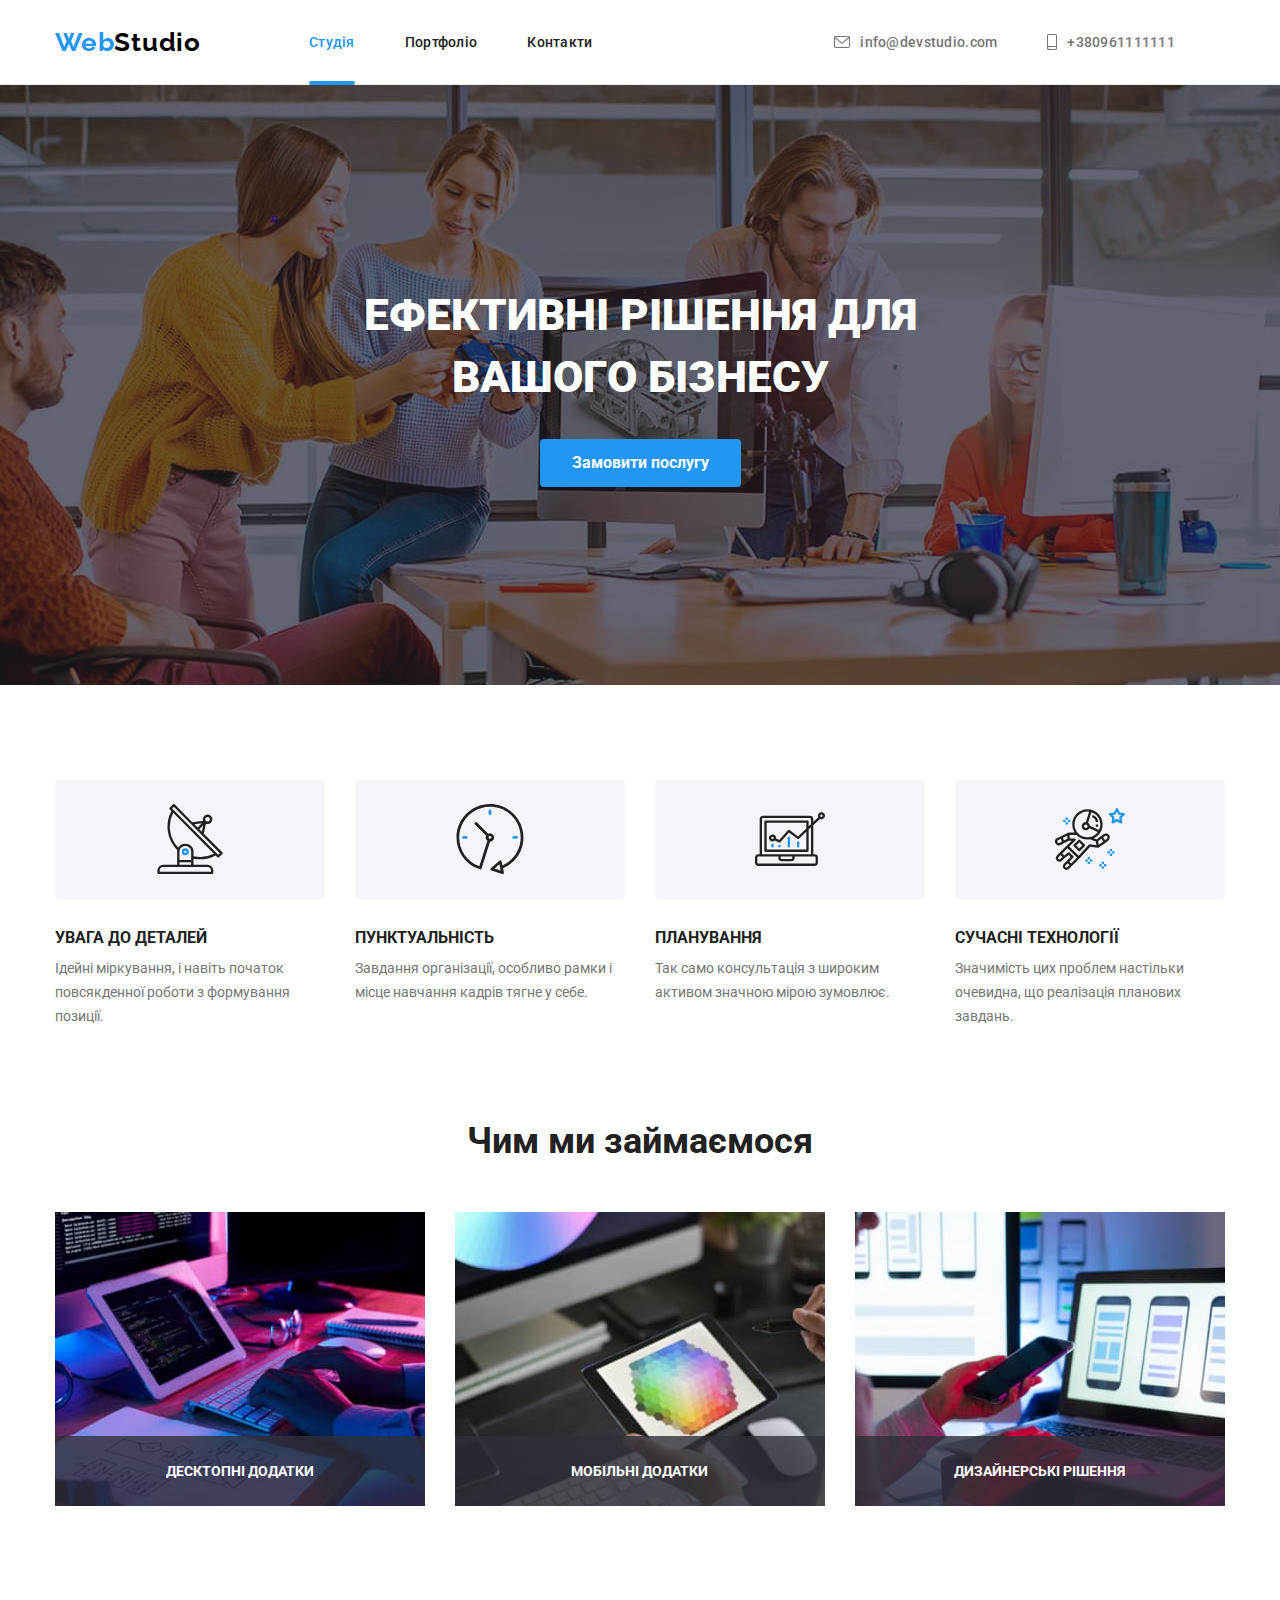
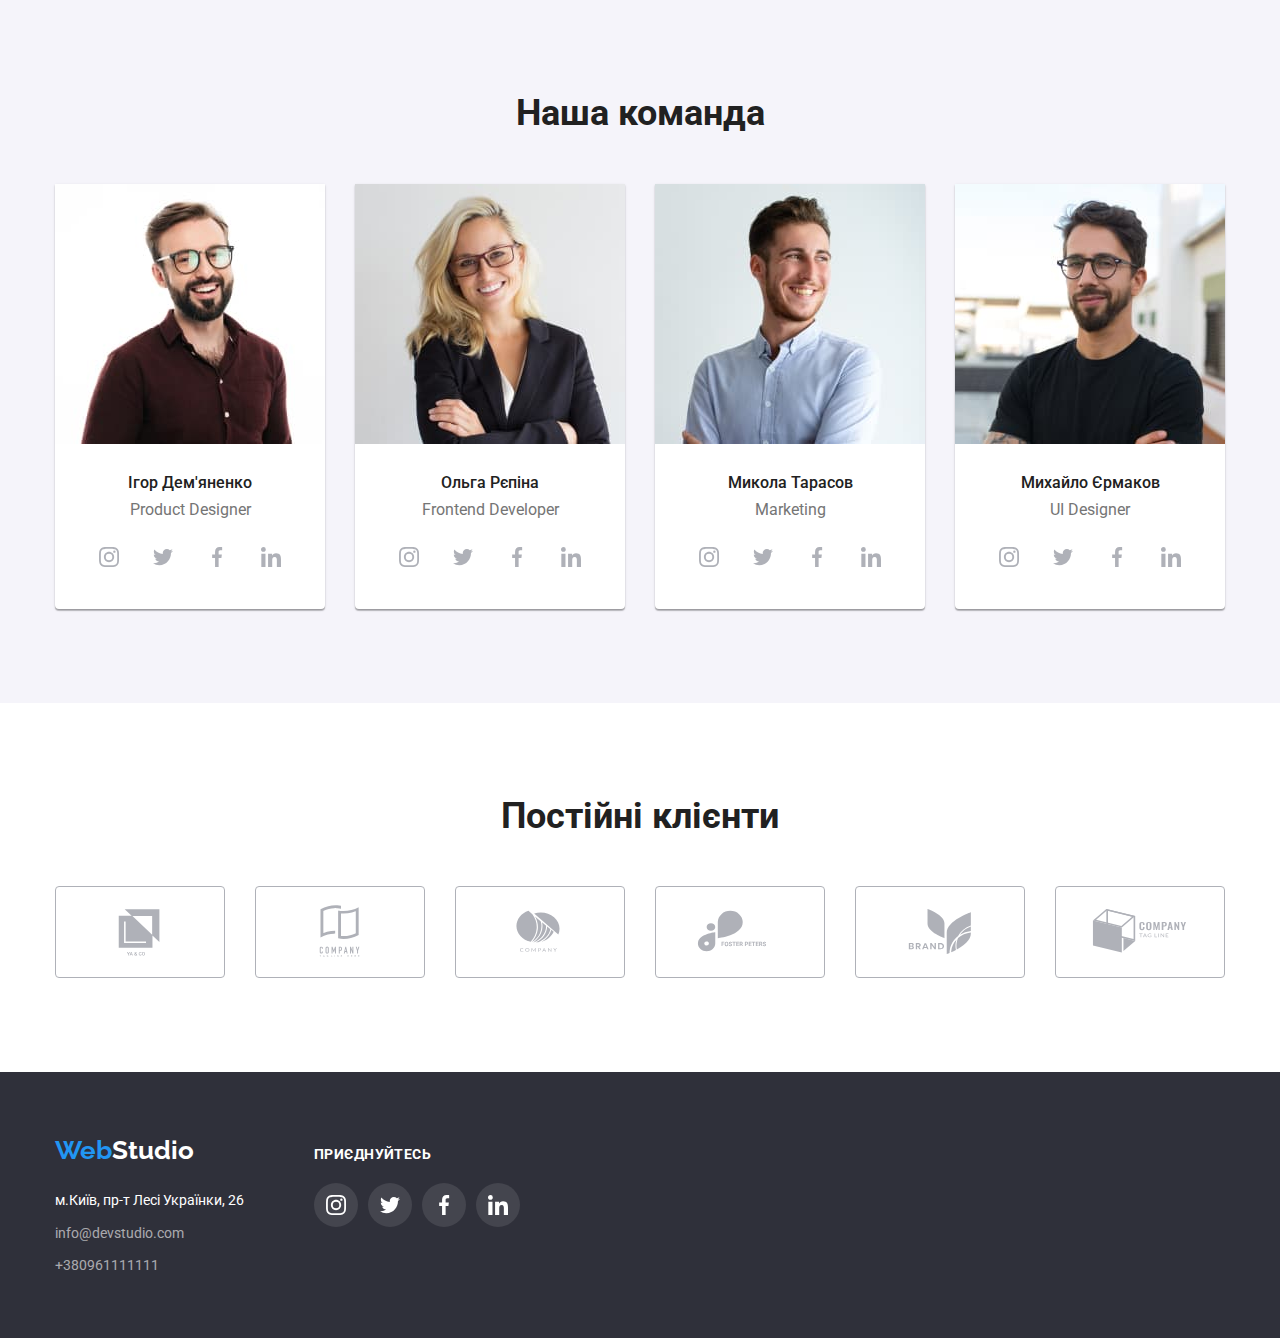
==== commit 7252c366: "ok" ====
--- a/index.html
+++ b/index.html
@@ -460,7 +460,7 @@
           doloremque a quaerat.
         </p> -->
         <button type="button" class="close-button" data-modal-close>
-          <svg class="close-icon" widht="11" height="11">
+          <svg class="close-icon" widht="18" height="18">
             <use href="./images/icons.svg#icon-close-black"></use>
           </svg>
         </button>
--- a/css/styles.css
+++ b/css/styles.css
@@ -79,6 +79,7 @@
     font-size: 26px;
     font-weight: 700;
     line-height: 1.4;
+    letter-spacing: 0.03em;
     text-decoration: none;
     padding: 24px 0;
     display: block;
@@ -108,6 +109,7 @@
     font-size: 14px;
     font-weight: 500;
     line-height: 16.41px;
+    letter-spacing: 0.02em;
     text-decoration: none;
     display: block;
     padding: 32px 0;
@@ -149,6 +151,7 @@
     color: var(--color-text-secondary);
     font-size: 14px;
     font-weight: 500;
+    letter-spacing: 0.02em;
     text-decoration: none;
     margin-right: 50px;
     padding: 32px 0;
@@ -230,6 +233,7 @@
 
 .section-we{
     padding: 0px;
+    padding-bottom: 94px;
 }
 
 .section-title{
@@ -333,7 +337,7 @@
 
 .our-team{
     background-color: #f5f4fa ;
-    margin-top: 94px;
+    /* margin-top: 94px; */
     padding-bottom: 94px;
 }
 
@@ -565,7 +569,7 @@
 .primary-button-portfolio{
     color: var(--color-text-primary);
     background-color: #f5f4fa;
-    font-family: "Roboto", inherit;
+    font-family: "Roboto", sans-serif;
     font-size: 16px;
     font-weight: 500;
     line-height: 1.6;
@@ -579,7 +583,7 @@
     transition: color var(--timing-function),
     background-color var(--timing-function),
     box-shadow var(--timing-function),
-    border var(--timing-function);
+    /* border var(--timing-function) */;
 }
 
 .primary-button-portfolio:hover,
@@ -589,7 +593,7 @@
     box-shadow: 0px 3px 1px rgba(0, 0, 0, 0.1),
         0px 1px 2px rgba(0, 0, 0, 0.08),
         0px 2px 2px rgba(0, 0, 0, 0.12);;
-    border: 0px;    
+    /* border: 0px;     */
 }
 
 
@@ -729,7 +733,7 @@
 
 .backdrop.is-hidden .modal{
     transform: translate(-50%, -50%) scale(0.5);
-    opacity: 0;
+    /* opacity: 0; */
 }
 
 .modal{
@@ -746,7 +750,7 @@
     border-radius: 4px;
 
     transform: translate(-50%, -50%) scale(1);
-    opacity: 1;
+    /* opacity: 1; */
     transition: transform var(--timing-function);
 }
 
@@ -754,23 +758,29 @@
     position: absolute;
     display: flex;
     align-items: center;
-    justify-content: flex-end;
+    justify-content: center;
 
     top: 8px;
     right: 8px;
-
-    background-color: var(--color-background);
-    border: rgba(0, 0, 0, 0.1);
-}
-
-.close-icon{
     width: 30px;
     height: 30px;
+
+    background-color: var(--color-background);
+    border-radius: 50%;
+    /* border: rgba(0, 0, 0, 0.1); */
+    border: 1px solid rgba(0, 0, 0, 0.1);
+
+    cursor: pointer;
+}
+
+.close-icon{
+    width: 18px;
+    height: 18px;
     
     background-color: var(--color-background);
     fill: rgb(0, 0, 0);
-    border-radius: 50%;
-    border: 1px solid rgba(0, 0, 0, 0.1);
+    /* border-radius: 50%; */
+    /* border: 1px solid rgba(0, 0, 0, 0.1); */
 }
 
 /* h1,
